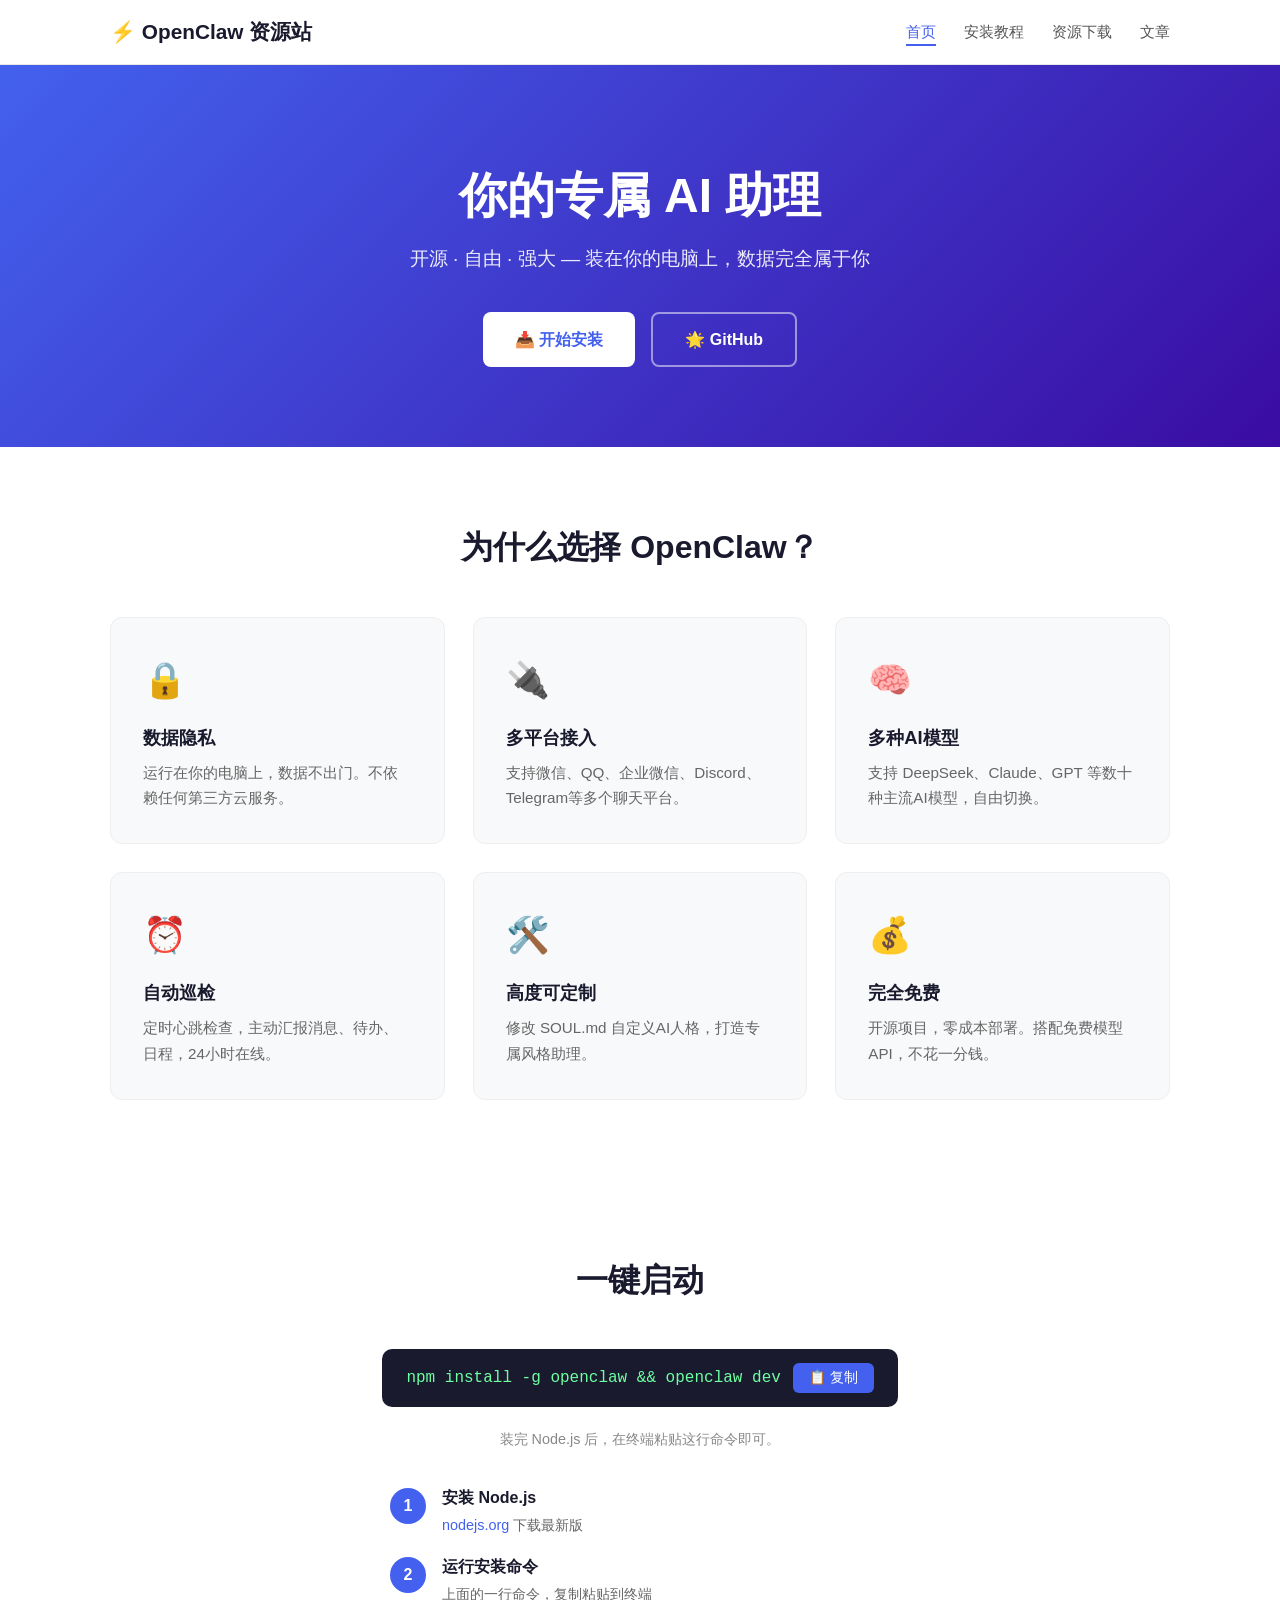
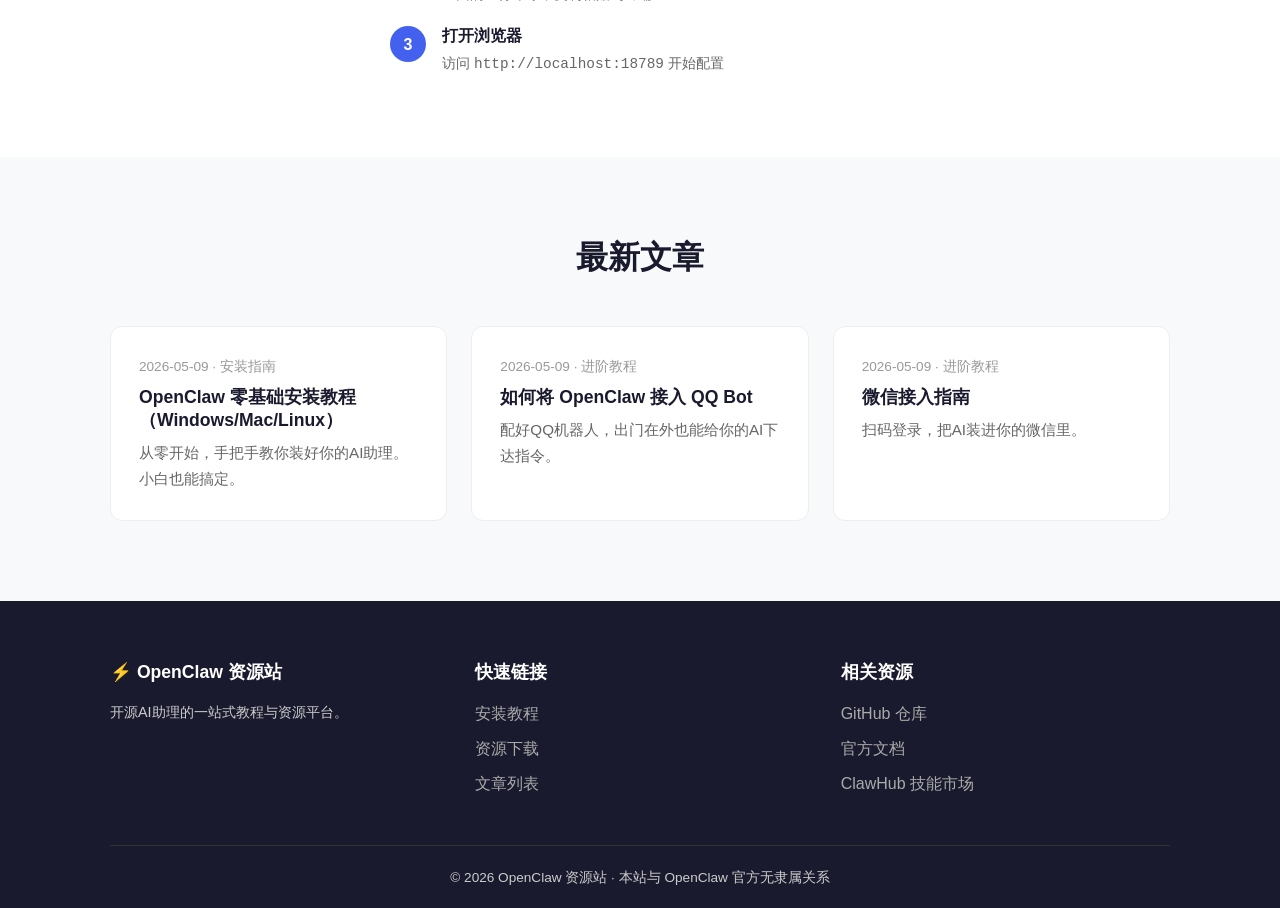
==== openclaw-resource-site/index.html @ f2354861 "nitial commit: OpenClaw resource site nitial commit: OpenClaw resource site" ====
<!DOCTYPE html>
<html lang="zh-CN">
<head>
    <meta charset="UTF-8">
    <meta name="viewport" content="width=device-width, initial-scale=1.0">
    <meta name="description" content="OpenClaw 资源站 - 开源个人AI助理，教程、工具、模板一站式资源平台">
    <meta name="keywords" content="OpenClaw, AI助理, 开源AI, 人工智能, 效率工具">
    <title>OpenClaw 资源站 | 开源AI助理一站式教程</title>
    <link rel="stylesheet" href="assets/css/style.css">
    <!-- Google AdSense 占位 -->
    <!-- <script async src="https://pagead2.googlesyndication.com/pagead/js/adsbygoogle.js?client=ca-pub-XXXXXXXXXXXXXXX" crossorigin="anonymous"></script> -->
</head>
<body>
    <!-- 导航栏 -->
    <nav class="navbar">
        <div class="container">
            <a href="index.html" class="logo">⚡ OpenClaw 资源站</a>
            <ul class="nav-links">
                <li><a href="index.html" class="active">首页</a></li>
                <li><a href="pages/install.html">安装教程</a></li>
                <li><a href="pages/resources.html">资源下载</a></li>
                <li><a href="pages/blog.html">文章</a></li>
            </ul>
            <button class="menu-toggle" id="menuToggle">☰</button>
        </div>
    </nav>

    <!-- Hero 区域 -->
    <header class="hero">
        <div class="container">
            <h1>你的专属 AI 助理</h1>
            <p class="hero-subtitle">开源 · 自由 · 强大 — 装在你的电脑上，数据完全属于你</p>
            <div class="hero-actions">
                <a href="pages/install.html" class="btn btn-primary">📥 开始安装</a>
                <a href="https://github.com/openclaw/openclaw" target="_blank" class="btn btn-outline">🌟 GitHub</a>
            </div>
        </div>
    </header>

    <!-- 特性区 -->
    <section class="features">
        <div class="container">
            <h2 class="section-title">为什么选择 OpenClaw？</h2>
            <div class="features-grid">
                <div class="feature-card">
                    <div class="feature-icon">🔒</div>
                    <h3>数据隐私</h3>
                    <p>运行在你的电脑上，数据不出门。不依赖任何第三方云服务。</p>
                </div>
                <div class="feature-card">
                    <div class="feature-icon">🔌</div>
                    <h3>多平台接入</h3>
                    <p>支持微信、QQ、企业微信、Discord、Telegram等多个聊天平台。</p>
                </div>
                <div class="feature-card">
                    <div class="feature-icon">🧠</div>
                    <h3>多种AI模型</h3>
                    <p>支持 DeepSeek、Claude、GPT 等数十种主流AI模型，自由切换。</p>
                </div>
                <div class="feature-card">
                    <div class="feature-icon">⏰</div>
                    <h3>自动巡检</h3>
                    <p>定时心跳检查，主动汇报消息、待办、日程，24小时在线。</p>
                </div>
                <div class="feature-card">
                    <div class="feature-icon">🛠️</div>
                    <h3>高度可定制</h3>
                    <p>修改 SOUL.md 自定义AI人格，打造专属风格助理。</p>
                </div>
                <div class="feature-card">
                    <div class="feature-icon">💰</div>
                    <h3>完全免费</h3>
                    <p>开源项目，零成本部署。搭配免费模型API，不花一分钱。</p>
                </div>
            </div>
        </div>
    </section>

    <!-- 广告位 -->
    <!-- <div class="ad-container">
        <ins class="adsbygoogle" style="display:block" data-ad-client="ca-pub-XXXXXXXXXXXXXXX" data-ad-slot="1234567890" data-ad-format="auto"></ins>
    </div> -->

    <!-- 快速入门 -->
    <section class="quickstart">
        <div class="container">
            <h2 class="section-title">一键启动</h2>
            <div class="code-block">
                <code>npm install -g openclaw && openclaw dev</code>
                <button class="copy-btn" onclick="copyCode(this)">📋 复制</button>
            </div>
            <p class="quickstart-note">装完 Node.js 后，在终端粘贴这行命令即可。</p>
            <div class="quickstart-steps">
                <div class="step">
                    <span class="step-num">1</span>
                    <div>
                        <h4>安装 Node.js</h4>
                        <p><a href="https://nodejs.org" target="_blank">nodejs.org</a> 下载最新版</p>
                    </div>
                </div>
                <div class="step">
                    <span class="step-num">2</span>
                    <div>
                        <h4>运行安装命令</h4>
                        <p>上面的一行命令，复制粘贴到终端</p>
                    </div>
                </div>
                <div class="step">
                    <span class="step-num">3</span>
                    <div>
                        <h4>打开浏览器</h4>
                        <p>访问 <code>http://localhost:18789</code> 开始配置</p>
                    </div>
                </div>
            </div>
        </div>
    </section>

    <!-- 最新文章 -->
    <section class="latest-posts">
        <div class="container">
            <h2 class="section-title">最新文章</h2>
            <div class="posts-grid">
                <article class="post-card">
                    <div class="post-meta">2026-05-09 · 安装指南</div>
                    <h3><a href="pages/install.html">OpenClaw 零基础安装教程（Windows/Mac/Linux）</a></h3>
                    <p>从零开始，手把手教你装好你的AI助理。小白也能搞定。</p>
                </article>
                <article class="post-card">
                    <div class="post-meta">2026-05-09 · 进阶教程</div>
                    <h3><a href="pages/install.html#qq">如何将 OpenClaw 接入 QQ Bot</a></h3>
                    <p>配好QQ机器人，出门在外也能给你的AI下达指令。</p>
                </article>
                <article class="post-card">
                    <div class="post-meta">2026-05-09 · 进阶教程</div>
                    <h3><a href="pages/install.html#wechat">微信接入指南</a></h3>
                    <p>扫码登录，把AI装进你的微信里。</p>
                </article>
            </div>
        </div>
    </section>

    <!-- 页脚 -->
    <footer class="footer">
        <div class="container">
            <div class="footer-content">
                <div class="footer-section">
                    <h3>⚡ OpenClaw 资源站</h3>
                    <p>开源AI助理的一站式教程与资源平台。</p>
                </div>
                <div class="footer-section">
                    <h3>快速链接</h3>
                    <ul>
                        <li><a href="pages/install.html">安装教程</a></li>
                        <li><a href="pages/resources.html">资源下载</a></li>
                        <li><a href="pages/blog.html">文章列表</a></li>
                    </ul>
                </div>
                <div class="footer-section">
                    <h3>相关资源</h3>
                    <ul>
                        <li><a href="https://github.com/openclaw/openclaw" target="_blank">GitHub 仓库</a></li>
                        <li><a href="https://docs.openclaw.ai" target="_blank">官方文档</a></li>
                        <li><a href="https://clawhub.ai" target="_blank">ClawHub 技能市场</a></li>
                    </ul>
                </div>
            </div>
            <div class="footer-bottom">
                <p>&copy; 2026 OpenClaw 资源站 · 本站与 OpenClaw 官方无隶属关系</p>
            </div>
        </div>
    </footer>

    <script src="assets/js/main.js"></script>
</body>
</html>
---- openclaw-resource-site/assets/css/style.css ----
/* ===================== Reset & Base ===================== */
*, *::before, *::after { box-sizing: border-box; margin: 0; padding: 0; }
html { scroll-behavior: smooth; }
body {
    font-family: -apple-system, BlinkMacSystemFont, "Segoe UI", "PingFang SC", "Microsoft YaHei", sans-serif;
    color: #1a1a2e; background: #f8f9fa; line-height: 1.7;
}
a { color: #4361ee; text-decoration: none; transition: color 0.2s; }
a:hover { color: #3a0ca3; }
.container { max-width: 1100px; margin: 0 auto; padding: 0 20px; }
h1, h2, h3, h4 { line-height: 1.3; }

/* ===================== Navigation ===================== */
.navbar {
    background: rgba(255,255,255,0.95); backdrop-filter: blur(10px);
    border-bottom: 1px solid #e8e8e8; position: sticky; top: 0; z-index: 100;
}
.navbar .container { display: flex; align-items: center; justify-content: space-between; padding: 0 20px; height: 64px; }
.logo { font-size: 1.3rem; font-weight: 700; color: #1a1a2e !important; }
.nav-links { display: flex; gap: 28px; list-style: none; }
.nav-links a { color: #555; font-weight: 500; font-size: 0.95rem; padding: 4px 0; border-bottom: 2px solid transparent; }
.nav-links a:hover, .nav-links a.active { color: #4361ee; border-bottom-color: #4361ee; }
.menu-toggle { display: none; background: none; border: none; font-size: 1.5rem; cursor: pointer; padding: 4px; }

/* ===================== Hero ===================== */
.hero {
    text-align: center; padding: 100px 20px 80px;
    background: linear-gradient(135deg, #4361ee 0%, #3a0ca3 100%);
    color: #fff;
}
.hero h1 { font-size: 3rem; margin-bottom: 16px; font-weight: 800; }
.hero-subtitle { font-size: 1.2rem; opacity: 0.9; margin-bottom: 36px; max-width: 600px; margin-left: auto; margin-right: auto; }
.hero-actions { display: flex; gap: 16px; justify-content: center; flex-wrap: wrap; }

/* ===================== Buttons ===================== */
.btn { display: inline-flex; align-items: center; gap: 6px; padding: 12px 32px; border-radius: 8px; font-weight: 600; font-size: 1rem; transition: all 0.2s; cursor: pointer; border: none; }
.btn-primary { background: #fff; color: #4361ee !important; }
.btn-primary:hover { transform: translateY(-2px); box-shadow: 0 4px 12px rgba(0,0,0,0.15); }
.btn-outline { background: transparent; color: #fff !important; border: 2px solid rgba(255,255,255,0.5); }
.btn-outline:hover { border-color: #fff; transform: translateY(-2px); }
.btn-small { padding: 8px 20px; font-size: 0.9rem; background: #4361ee; color: #fff !important; }
.btn-small:hover { background: #3a0ca3; }

/* ===================== Sections ===================== */
.section-title { text-align: center; font-size: 2rem; margin-bottom: 48px; }
section { padding: 80px 0; }

/* ===================== Features ===================== */
.features { background: #fff; }
.features-grid { display: grid; grid-template-columns: repeat(auto-fit, minmax(300px, 1fr)); gap: 28px; }
.feature-card {
    background: #f8f9fa; border-radius: 12px; padding: 32px; transition: transform 0.2s, box-shadow 0.2s;
    border: 1px solid #eee;
}
.feature-card:hover { transform: translateY(-4px); box-shadow: 0 8px 24px rgba(0,0,0,0.08); }
.feature-icon { font-size: 2.2rem; margin-bottom: 16px; }
.feature-card h3 { margin-bottom: 10px; font-size: 1.15rem; }
.feature-card p { color: #666; font-size: 0.95rem; }

/* ===================== Ad Container ===================== */
.ad-container {
    background: #f0f0f0; min-height: 90px; display: flex; align-items: center; justify-content: center;
    margin: 0 auto; max-width: 728px; border-radius: 8px;
}

/* ===================== Quickstart ===================== */
.quickstart { background: #fff; text-align: center; }
.code-block {
    display: inline-flex; align-items: center; gap: 12px;
    background: #1a1a2e; padding: 14px 24px; border-radius: 10px; margin-bottom: 20px;
}
.code-block code { color: #6dffa0; font-family: 'JetBrains Mono', 'Fira Code', monospace; font-size: 1rem; }
.copy-btn { background: #4361ee; border: none; color: #fff; padding: 6px 16px; border-radius: 6px; cursor: pointer; font-size: 0.85rem; transition: background 0.2s; }
.copy-btn:hover { background: #3a0ca3; }
.quickstart-note { color: #888; font-size: 0.9rem; margin-bottom: 36px; }
.quickstart-steps { display: flex; flex-direction: column; gap: 20px; max-width: 500px; margin: 0 auto; text-align: left; }
.step { display: flex; gap: 16px; align-items: flex-start; }
.step-num {
    width: 36px; height: 36px; border-radius: 50%; background: #4361ee; color: #fff;
    display: flex; align-items: center; justify-content: center; font-weight: 700; flex-shrink: 0;
}
.step h4 { margin-bottom: 4px; }
.step p { color: #666; font-size: 0.9rem; }

/* ===================== Posts ===================== */
.latest-posts { background: #f8f9fa; }
.posts-grid { display: grid; grid-template-columns: repeat(auto-fit, minmax(300px, 1fr)); gap: 24px; }
.post-card { background: #fff; padding: 28px; border-radius: 12px; border: 1px solid #eee; transition: transform 0.2s, box-shadow 0.2s; }
.post-card:hover { transform: translateY(-3px); box-shadow: 0 6px 20px rgba(0,0,0,0.06); }
.post-meta { font-size: 0.85rem; color: #999; margin-bottom: 8px; }
.post-card h3 { font-size: 1.1rem; margin-bottom: 8px; }
.post-card h3 a { color: #1a1a2e; }
.post-card h3 a:hover { color: #4361ee; }
.post-card p { color: #666; font-size: 0.95rem; }

/* ===================== Footer ===================== */
.footer { background: #1a1a2e; color: #ccc; padding: 60px 0 0; }
.footer-content { display: grid; grid-template-columns: repeat(auto-fit, minmax(200px, 1fr)); gap: 36px; margin-bottom: 40px; }
.footer-section h3 { color: #fff; margin-bottom: 16px; font-size: 1.1rem; }
.footer-section ul { list-style: none; }
.footer-section ul li { margin-bottom: 8px; }
.footer-section a { color: #aaa; }
.footer-section a:hover { color: #fff; }
.footer-section p { font-size: 0.9rem; }
.footer-bottom { border-top: 1px solid #333; padding: 20px 0; text-align: center; font-size: 0.85rem; }

/* ===================== Page Content ===================== */
.page-header { text-align: center; padding: 60px 20px 40px; background: linear-gradient(135deg, #4361ee, #3a0ca3); color: #fff; }
.page-header h1 { font-size: 2.2rem; margin-bottom: 8px; }
.page-header p { opacity: 0.85; }
.content-section { background: #fff; padding: 60px 0; }
.content-section h2 { font-size: 1.6rem; margin: 40px 0 16px; padding-bottom: 8px; border-bottom: 2px solid #4361ee; }
.content-section h2:first-child { margin-top: 0; }
.content-section h3 { font-size: 1.2rem; margin: 28px 0 12px; color: #333; }
.content-section p { margin-bottom: 16px; color: #444; }
.content-section ul, .content-section ol { margin: 0 0 16px 24px; color: #444; }
.content-section li { margin-bottom: 6px; }
.content-section code {
    background: #eef; padding: 2px 8px; border-radius: 4px; font-family: 'JetBrains Mono', 'Fira Code', monospace; font-size: 0.9em;
}
pre {
    background: #1a1a2e; color: #e0e0e0; padding: 20px 24px; border-radius: 10px; overflow-x: auto;
    font-family: 'JetBrains Mono', 'Fira Code', monospace; font-size: 0.9rem; line-height: 1.6; margin-bottom: 20px;
}
pre code { background: none; padding: 0; color: inherit; font-size: inherit; }
.tip-box { background: #e8f4fd; border-left: 4px solid #4361ee; padding: 16px 20px; border-radius: 6px; margin-bottom: 20px; }
.warn-box { background: #fff3e0; border-left: 4px solid #ff9800; padding: 16px 20px; border-radius: 6px; margin-bottom: 20px; }

/* ===================== Resources Page ===================== */
.resource-card { background: #f8f9fa; border-radius: 12px; padding: 28px; margin-bottom: 20px; border: 1px solid #eee; }
.resource-card h3 { margin-top: 0; margin-bottom: 8px; }
.resource-card p { margin-bottom: 16px; color: #666; }

/* ===================== Blog Page ===================== */
.blog-list { max-width: 800px; margin: 0 auto; }
.blog-item { padding: 24px 0; border-bottom: 1px solid #eee; }
.blog-item:last-child { border-bottom: none; }
.blog-item .date { font-size: 0.85rem; color: #999; margin-bottom: 4px; }
.blog-item h3 { font-size: 1.2rem; margin-bottom: 6px; }
.blog-item h3 a { color: #1a1a2e; }
.blog-item h3 a:hover { color: #4361ee; }
.blog-item p { color: #666; font-size: 0.95rem; }

/* ===================== Responsive ===================== */
@media (max-width: 768px) {
    .navbar .container { height: 56px; }
    .nav-links { display: none; position: absolute; top: 56px; left: 0; right: 0; background: #fff; flex-direction: column; padding: 16px 20px; border-bottom: 1px solid #e8e8e8; gap: 12px; }
    .nav-links.open { display: flex; }
    .menu-toggle { display: block; }
    .hero { padding: 60px 20px 40px; }
    .hero h1 { font-size: 2rem; }
    .features-grid, .posts-grid { grid-template-columns: 1fr; }
    section { padding: 48px 0; }
    .footer-content { grid-template-columns: 1fr; }
    .code-block { flex-direction: column; align-items: stretch; width: 100%; }
    .code-block code { font-size: 0.85rem; word-break: break-all; }
}
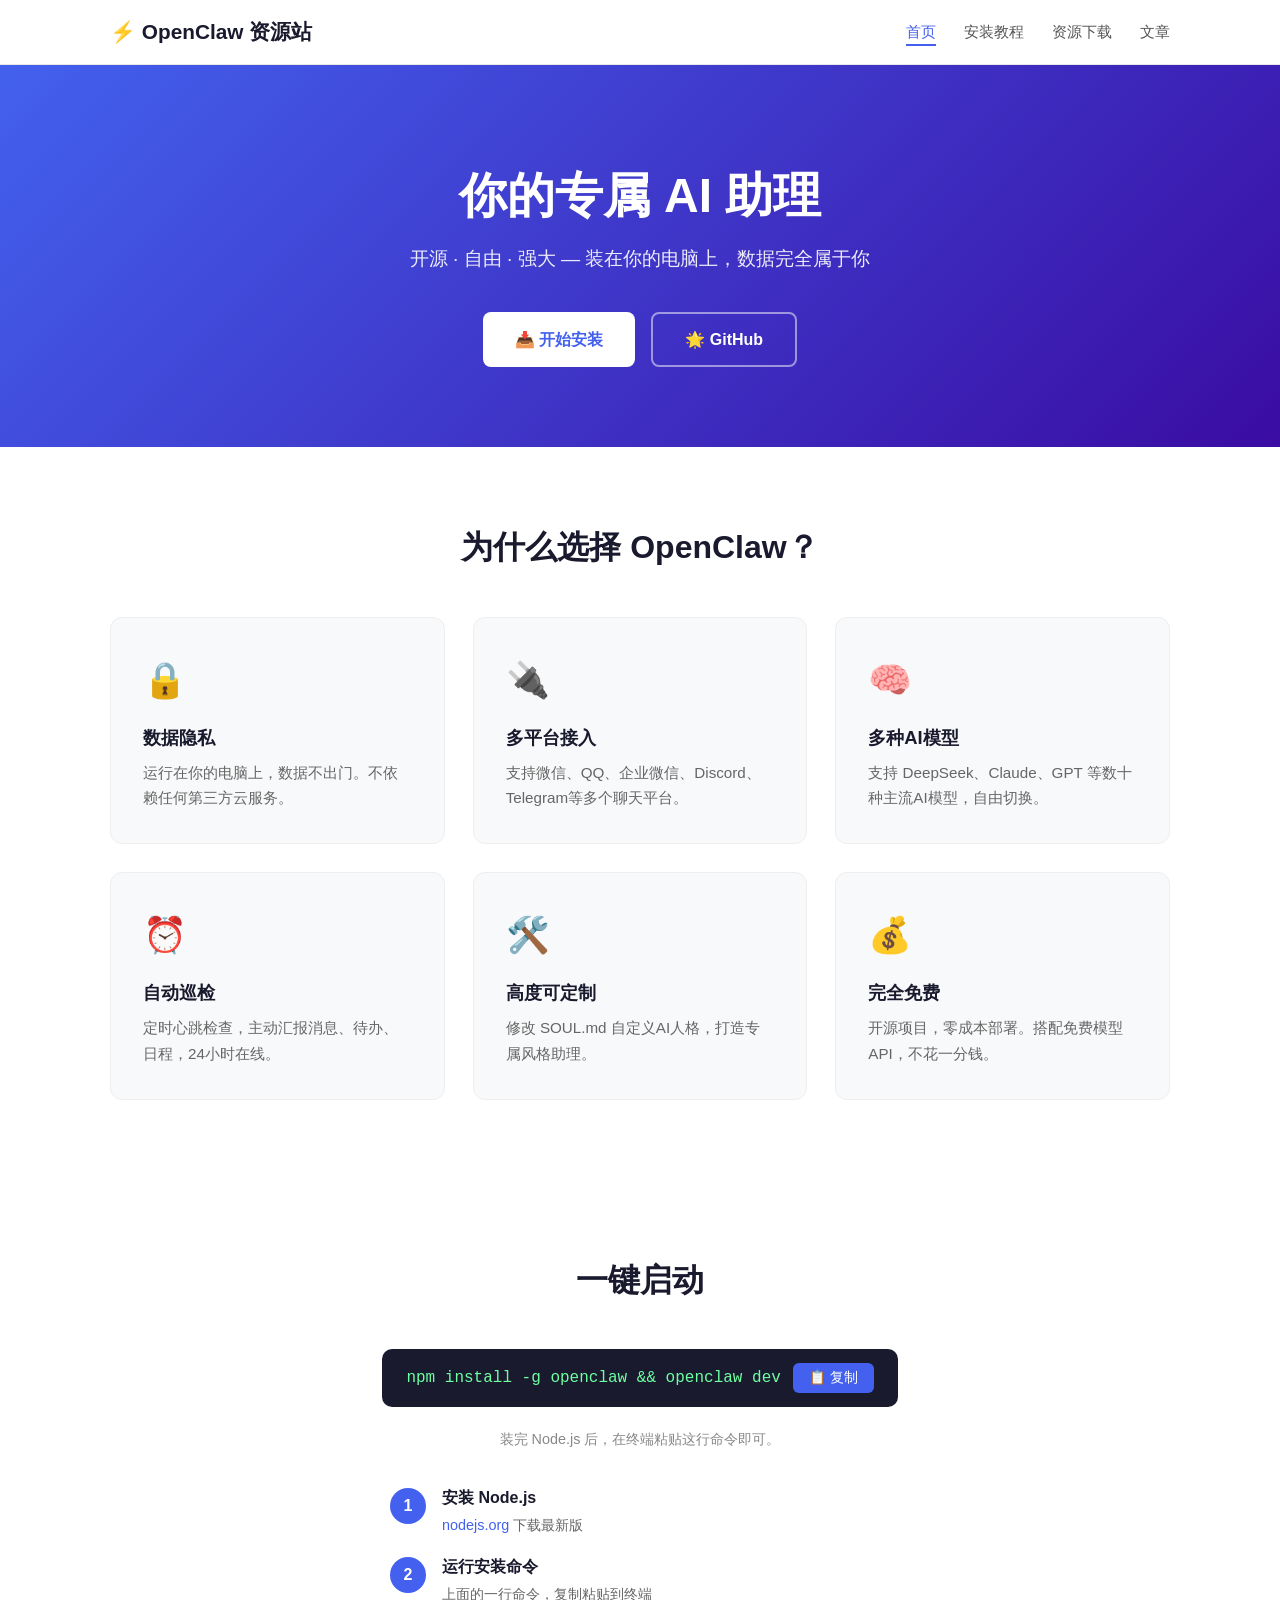
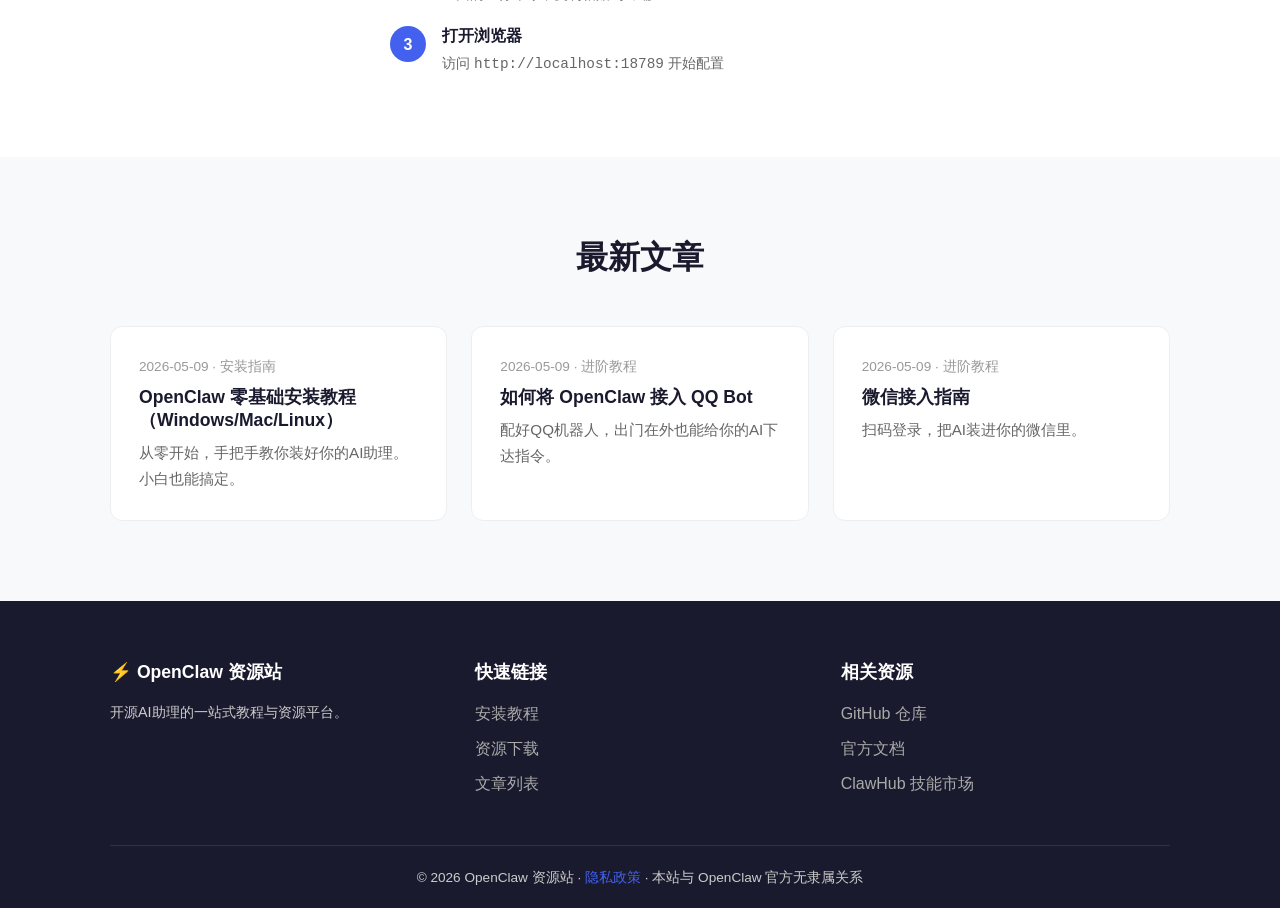
==== commit 09655c2b: "Add files via upload" ====
--- a/openclaw-resource-site/index.html
+++ b/openclaw-resource-site/index.html
@@ -166,7 +166,7 @@
                 </div>
             </div>
             <div class="footer-bottom">
-                <p>&copy; 2026 OpenClaw 资源站 · 本站与 OpenClaw 官方无隶属关系</p>
+                <p>&copy; 2026 OpenClaw 资源站 · <a href="pages/privacy.html">隐私政策</a> · 本站与 OpenClaw 官方无隶属关系</p>
             </div>
         </div>
     </footer>
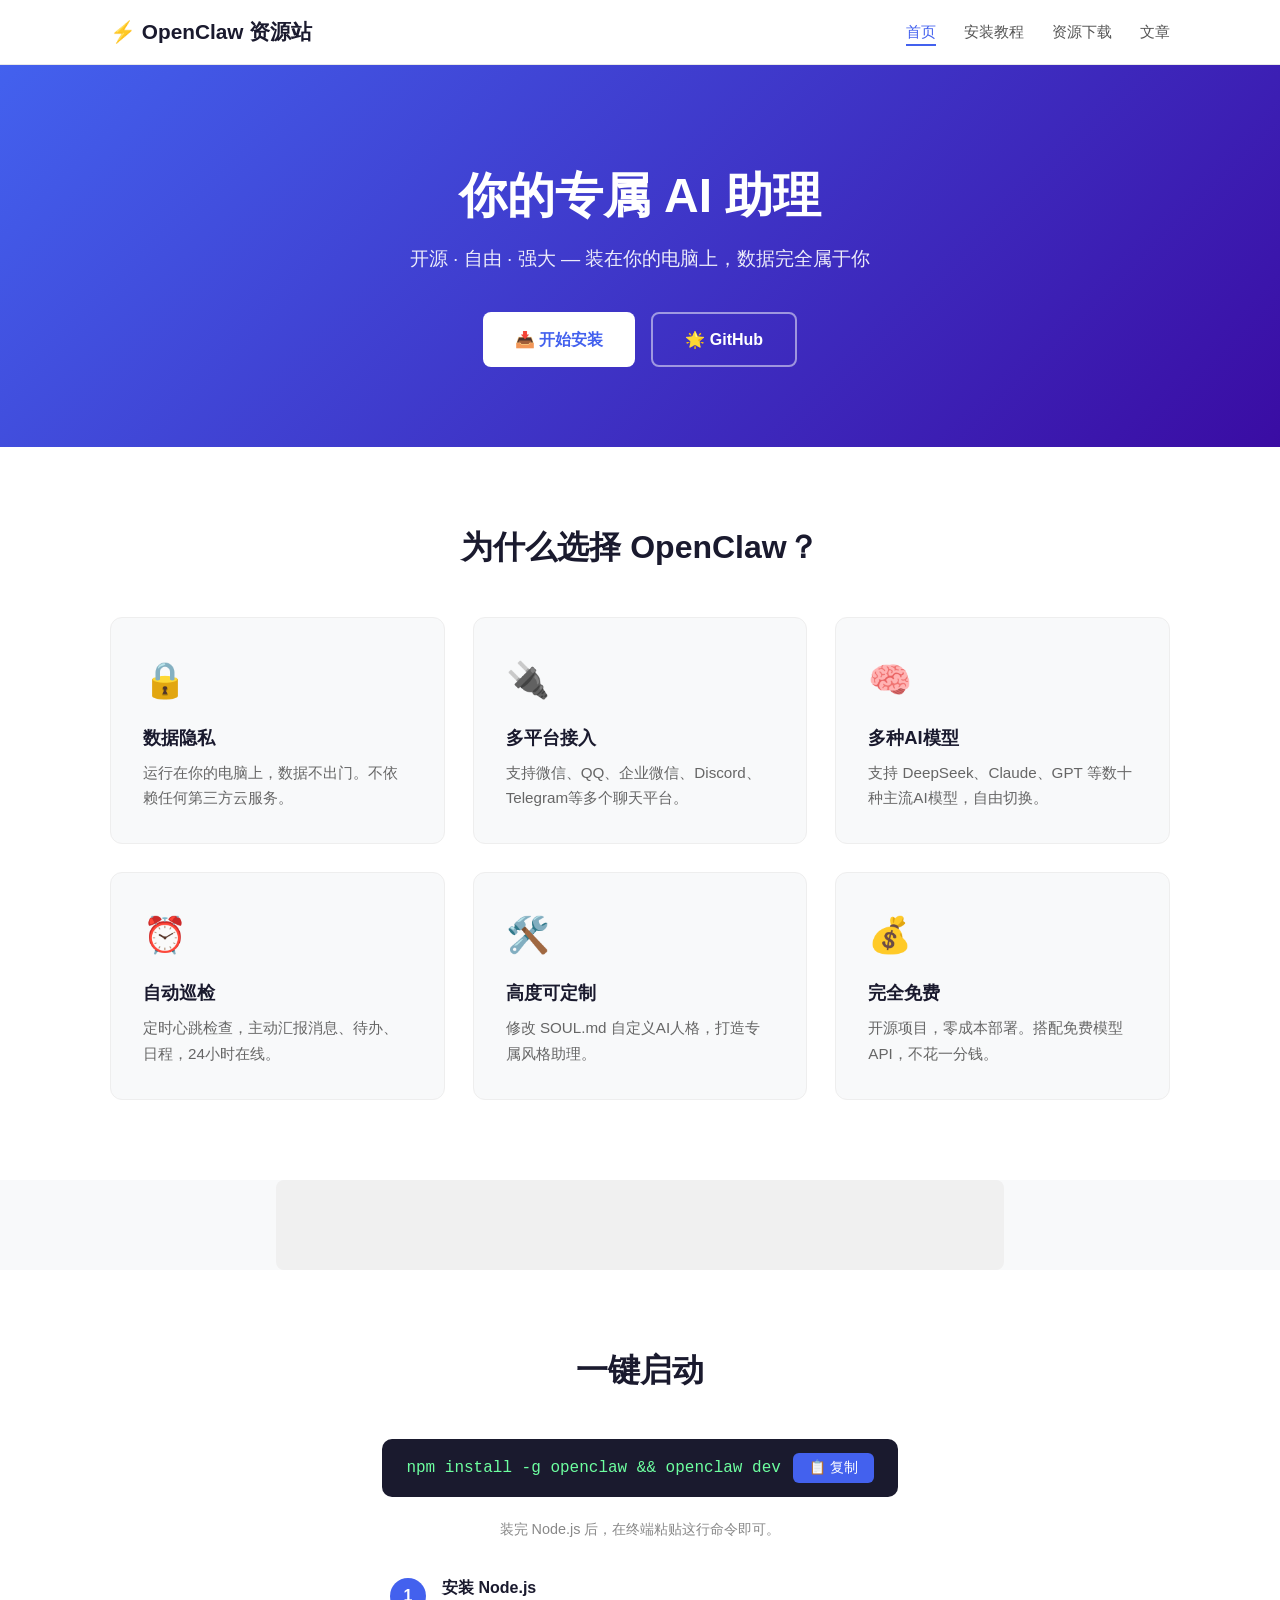
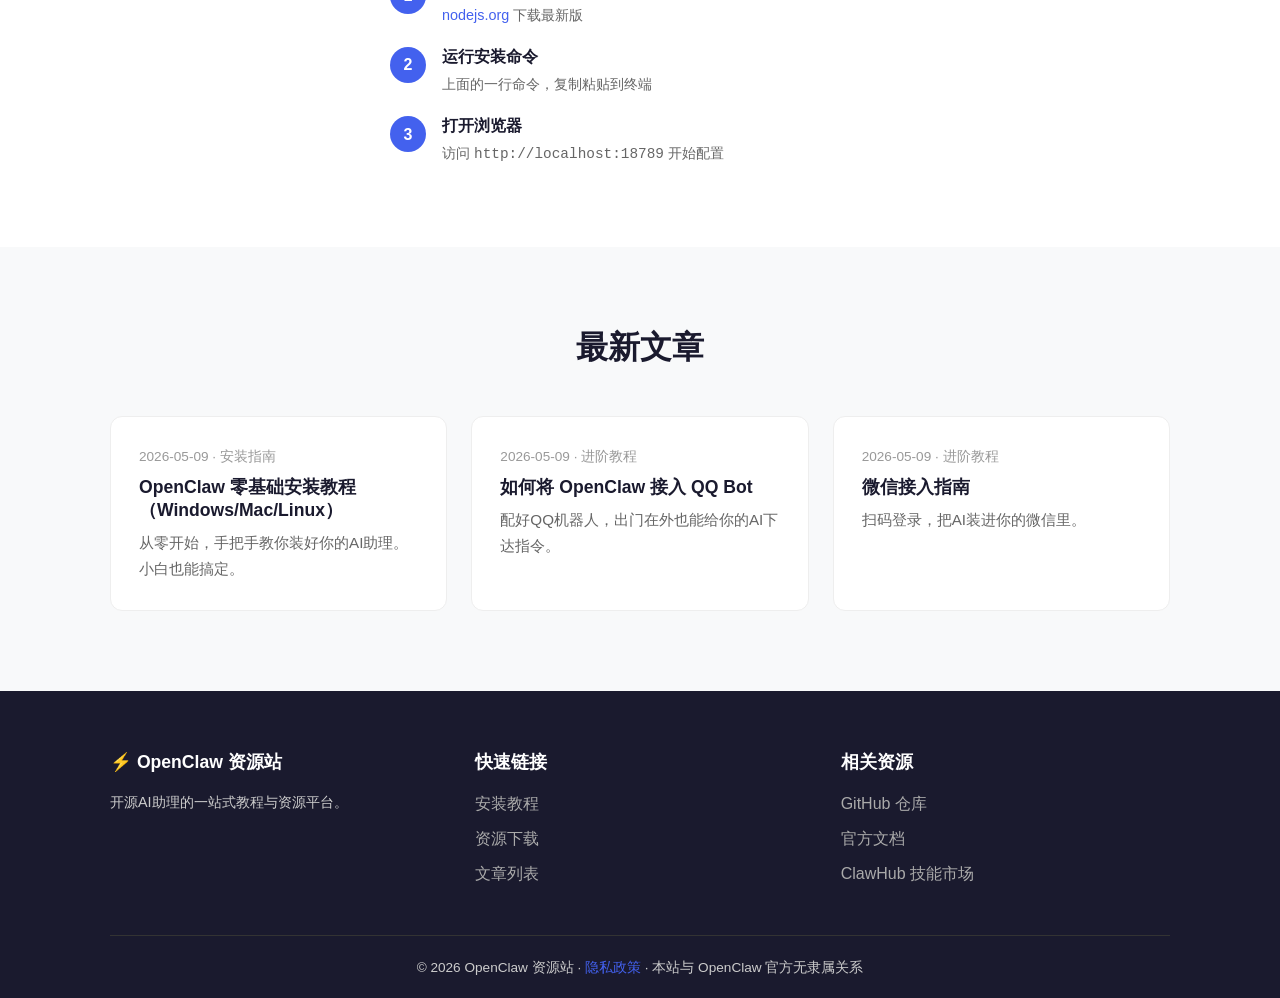
==== commit 522b048e: "Google AdSense integration  Google AdSense integration" ====
--- a/openclaw-resource-site/index.html
+++ b/openclaw-resource-site/index.html
@@ -7,8 +7,8 @@
     <meta name="keywords" content="OpenClaw, AI助理, 开源AI, 人工智能, 效率工具">
     <title>OpenClaw 资源站 | 开源AI助理一站式教程</title>
     <link rel="stylesheet" href="assets/css/style.css">
-    <!-- Google AdSense 占位 -->
-    <!-- <script async src="https://pagead2.googlesyndication.com/pagead/js/adsbygoogle.js?client=ca-pub-XXXXXXXXXXXXXXX" crossorigin="anonymous"></script> -->
+    <!-- Google AdSense -->
+    <script async src="https://pagead2.googlesyndication.com/pagead/js/adsbygoogle.js?client=ca-pub-6856391807962529" crossorigin="anonymous"></script>
 </head>
 <body>
     <!-- 导航栏 -->
@@ -77,9 +77,10 @@
     </section>
 
     <!-- 广告位 -->
-    <!-- <div class="ad-container">
-        <ins class="adsbygoogle" style="display:block" data-ad-client="ca-pub-XXXXXXXXXXXXXXX" data-ad-slot="1234567890" data-ad-format="auto"></ins>
-    </div> -->
+    <div class="ad-container">
+        <ins class="adsbygoogle" style="display:block" data-ad-client="ca-pub-6856391807962529" data-ad-slot="1234567890" data-ad-format="auto"></ins>
+    </div>
+    <script>(adsbygoogle = window.adsbygoogle || []).push({});</script>
 
     <!-- 快速入门 -->
     <section class="quickstart">
